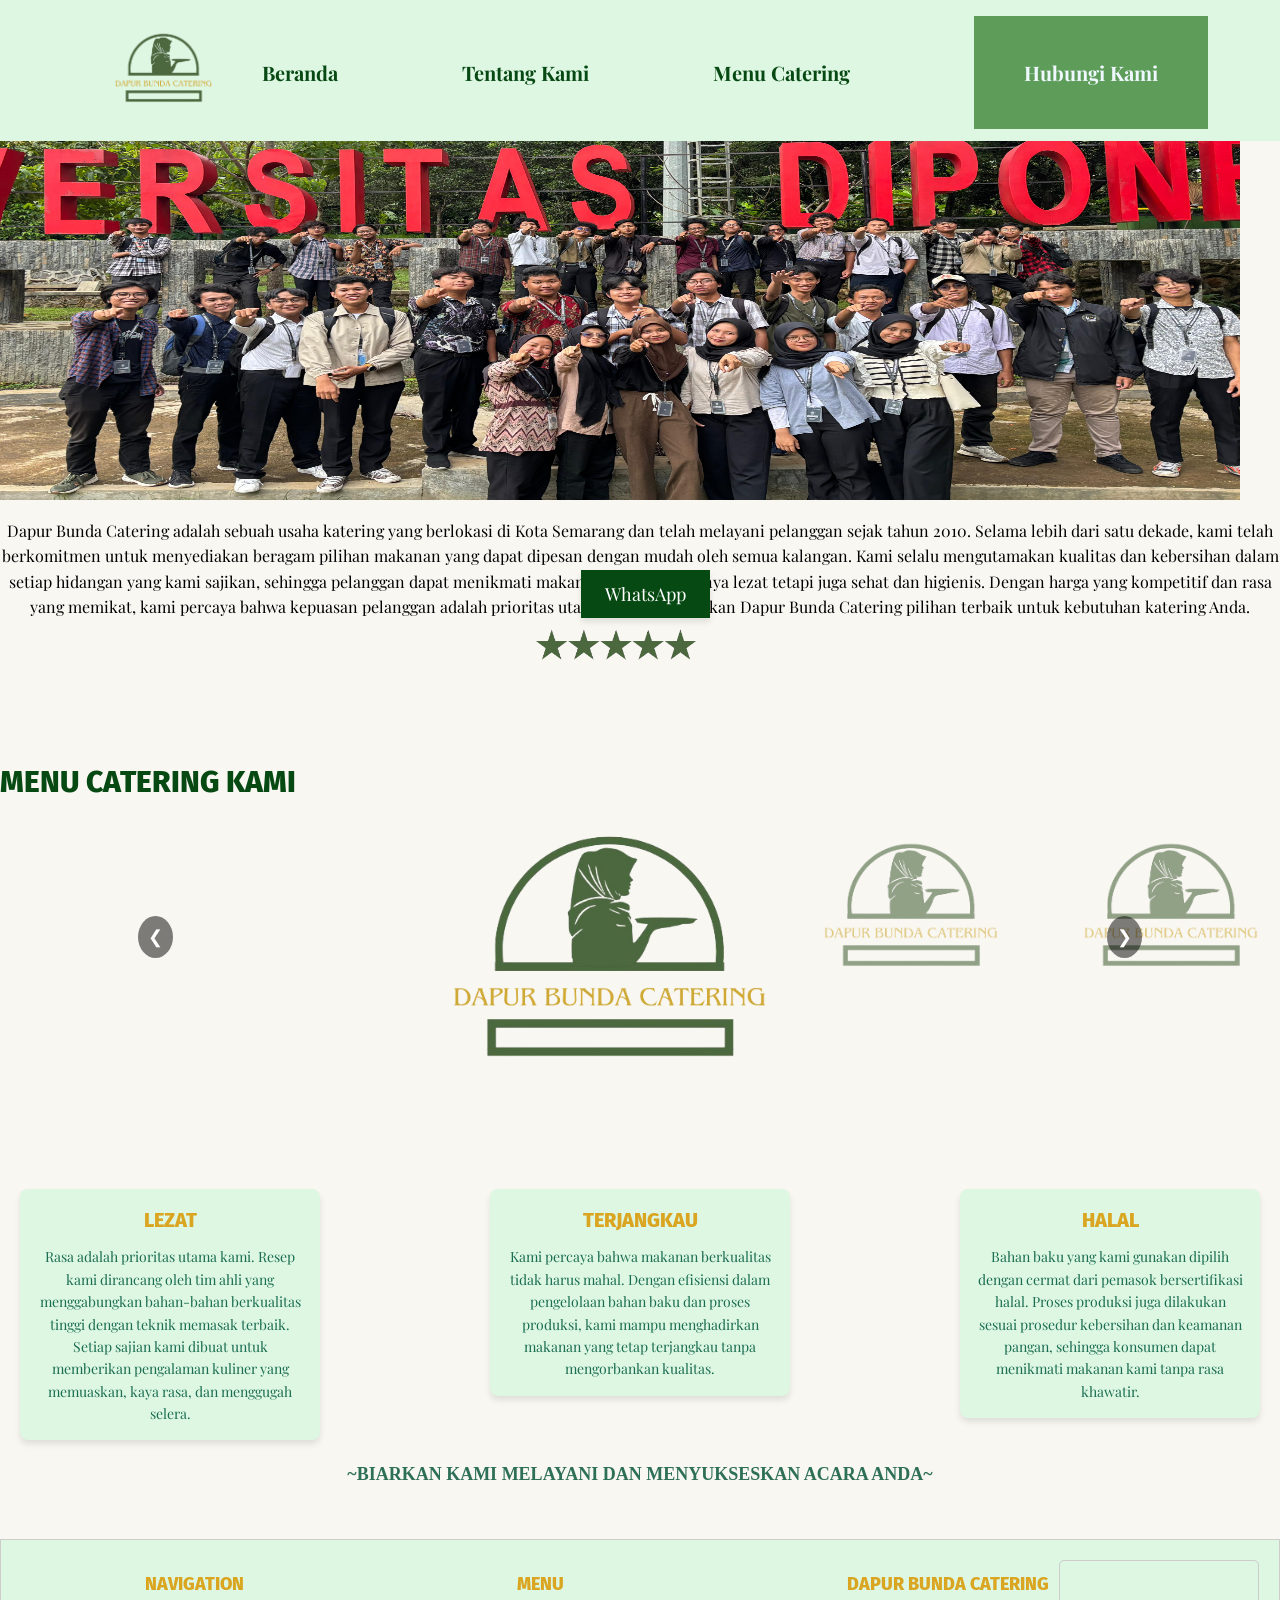
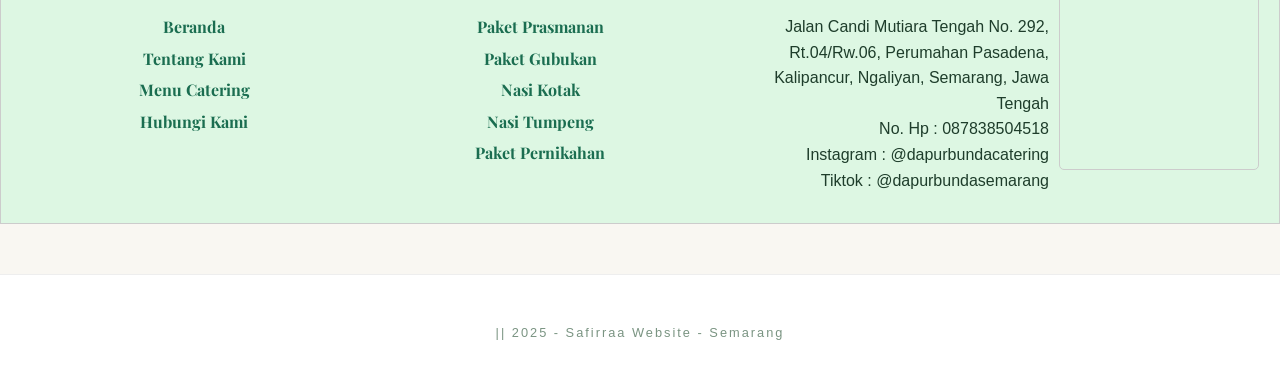
==== index.html @ 1d9ee969 "Menambahkan halaman" ====
<!DOCTYPE html>
<html lang="en">
<head>
    <meta charset="UTF-8">
    <meta name="viewport" content="width=device-width, initial-scale=1.0">
    <title>Catering Dapur Bunda Semarang</title>
    <link rel="stylesheet" href="Style/main.css">
    <script src="slider-focus.js" defer></script>

    <!--Internal CSS
    <style>
        .fitur{
            background: lightcyan;
        }
    </style>
    Internal CSS-->

</head>

<body>

    <nav class="header">
        <div class="container">
            <p class="logo">
                <img height="80" src="images/Logo.png" alt="Foto Logo">
            </p>
            <ul class="navigation">
                <li>
                    <a href="index.html">Beranda</a>
                </li>
                <li>
                    <a href="Tentang Kami.html">Tentang Kami</a>
                </li>
                <li>
                    <a href="About Us.html">Menu Catering</a>
                </li>
                <li>
                    <a href="Hubungi Kami.html" class="highlight" style="color: aliceblue;">Hubungi Kami</a>
                </li>
            </ul>
        </div>
    </nav>
    
    <section class="gambar">
    <img height="500" width="1240" src="images/WhatsApp Image 2024-12-16 at 15.52.53_b23d530d.jpg" alt="hihi">
    <button class="whatsapp-btn" onclick="window.location.href='https://wa.me/6287838504518';">
        WhatsApp
    </button>
    <p class="caption">Dapur Bunda Catering adalah sebuah usaha katering yang berlokasi di Kota Semarang dan telah melayani pelanggan sejak tahun 2010. Selama lebih dari satu dekade, kami telah berkomitmen untuk menyediakan beragam pilihan makanan yang dapat dipesan dengan mudah oleh semua kalangan. Kami selalu mengutamakan kualitas dan kebersihan dalam setiap hidangan yang kami sajikan, sehingga pelanggan dapat menikmati makanan yang tidak hanya lezat tetapi juga sehat dan higienis. Dengan harga yang kompetitif dan rasa yang memikat, kami percaya bahwa kepuasan pelanggan adalah prioritas utama kami, menjadikan Dapur Bunda Catering pilihan terbaik untuk kebutuhan katering Anda.</p>
    <img class="bintang" height="50" src="images/dapur_Bunda_Catering__10_-removebg-preview.png" alt="star">
    </section>


    <section>
        <div class="menu">
            <h1>MENU CATERING KAMI</h1>
            <div class="slider-container">
                <button class="prev" onclick="slideLeft()">&#10094;</button>
                <div class="slider">
                    <a href="menu1.html">
                        <img src="images/Logo.png" alt="Menu 1" class="slide">
                    </a>
                    <a href="menu2.html">
                        <img src="images/Logo.png" alt="Menu 2" class="slide">
                    </a>
                    <a href="menu3.html">
                        <img src="images/Logo.png" alt="Menu 3" class="slide">
                    </a>
                    <a href="menu4.html">
                        <img src="images/Logo.png" alt="Menu 4" class="slide">
                    </a>
                    <a href="menu5.html">
                        <img src="images/Logo.png" alt="Menu 5" class="slide">
                    </a>
                </div>
                <button class="next" onclick="slideRight()">&#10095;</button>
            </div>
        </div>

        <script>
            let currentIndex = 0;
            function updateFocus() {
                const slides = document.querySelectorAll('.slide');
                const slider = document.querySelector('.slider');

                // Set focus to the current slide
                slides.forEach((slide, index) => {
                    if (index === currentIndex) {
                        slide.classList.add('focused');
                    } else {
                        slide.classList.remove('focused');
                    }
                });

                // Center the focused image in the slider
                const offset = -currentIndex * (slides[0].offsetWidth + 60); // Image width + gap
                slider.style.transform = `translateX(${offset + (slider.offsetWidth / 2 - 150)}px)`;
            }

            function slideLeft() {
                const slides = document.querySelectorAll('.slide');
                currentIndex = (currentIndex === 0) ? slides.length - 1 : currentIndex - 1;
                updateFocus();
            }

            function slideRight() {
                const slides = document.querySelectorAll('.slide');
                currentIndex = (currentIndex === slides.length - 1) ? 0 : currentIndex + 1;
                updateFocus();
            }

            // Initialize focus on the first image
            document.addEventListener('DOMContentLoaded', updateFocus);
        </script>
    <section>

    <section>
            <div class="sifat">
                <div class="sifat-item">
                    <h2>LEZAT</h2>
                    <p>Rasa adalah prioritas utama kami. Resep kami dirancang oleh tim ahli yang menggabungkan bahan-bahan berkualitas tinggi dengan teknik memasak terbaik. Setiap sajian kami dibuat untuk memberikan pengalaman kuliner yang memuaskan, kaya rasa, dan menggugah selera.</p>
                </div>
                <div class="sifat-item">
                    <h2>TERJANGKAU</h2>
                    <p>Kami percaya bahwa makanan berkualitas tidak harus mahal. Dengan efisiensi dalam pengelolaan bahan baku dan proses produksi, kami mampu menghadirkan makanan yang tetap terjangkau tanpa mengorbankan kualitas.</p>
                </div>
                <div class="sifat-item">
                    <h2>HALAL</h2>
                    <p>Bahan baku yang kami gunakan dipilih dengan cermat dari pemasok bersertifikasi halal. Proses produksi juga dilakukan sesuai prosedur kebersihan dan keamanan pangan, sehingga konsumen dapat menikmati makanan kami tanpa rasa khawatir.</p>
                </div>
            </div>
    </section>

    <div class="tagline">
        <h3>~BIARKAN KAMI MELAYANI DAN MENYUKSESKAN ACARA ANDA~</h3>
    </div>

    <div class="containerr">
        <div class="section">
            <h3>NAVIGATION</h3>
            <ul>
                <li><a href="index.html">Beranda</a></li>
                <li><a href="Tentang Kami.html">Tentang Kami</a></li>
                <li><a href="#">Menu Catering</a></li>
                <li><a href="Hubungi Kami.html">Hubungi Kami</a></li>
            </ul>
        </div>

        <div class="section">
            <h3>MENU</h3>
            <ul>
                <li><a href="#">Paket Prasmanan</a></li>
                <li><a href="#">Paket Gubukan</a></li>
                <li><a href="#">Nasi Kotak</a></li>
                <li><a href="#">Nasi Tumpeng</a></li>
                <li><a href="#">Paket Pernikahan</a></li>
            </ul>
        </div>

        <div class="section alamat">
            <h3>DAPUR BUNDA CATERING</h3>
            <p>Jalan Candi Mutiara Tengah No. 292, Rt.04/Rw.06, Perumahan Pasadena, Kalipancur, Ngaliyan, Semarang, Jawa Tengah</p>
            <p>No. Hp : 087838504518 <br>Instagram : @dapurbundacatering <br>Tiktok : @dapurbundasemarang</p>
        </div>

        <div class="map-containerr">
            <iframe 
                src="https://www.google.com/maps/embed?pb=!1m18!1m12!1m3!1d3011.257253373367!2d110.3714638!3d-7.008158999999995!2m3!1f0!2f0!3f0!3m2!1i1024!2i768!4f13.1!3m3!1m2!1s0x2e708afb4cdadc65%3A0x2237e89f52346a37!2sDapur%20Bunda%20Catering!5e1!3m2!1sid!2sid!4v1737361337989!5m2!1sid!2sid"
                width = "200" 
                height="210" 
                style="border:0;" 
                allowfullscreen="" 
                loading="lazy" 
                referrerpolicy="no-referrer-when-downgrade">
            </iframe>
        </div>
    </div>

    <footer>
        <p>|| 2025 - Safirraa Website - Semarang</p>
    </footer>
    
</body>
</html>
---- Style/main.css ----
/*install fonts */
@font-face {
    font-family: fascinate;
    src: url('../fonts/FascinateInline-Regular.ttf');
}
@font-face {
    font-family: play;
    src: url('../fonts/PlayfairDisplay-VariableFont_wght.ttf');
}

@font-face {
    font-family: fira;
    src: url('../fonts/FiraSans-ExtraBold.ttf');
}

.body{
    margin: 0;
}

.container{
    width: 60%; 
    overflow: hidden;
}

.header{
    display: flex;
    justify-content: space-between;
    align-items: center;
    width: 100%;
    overflow: hidden;
    background: #ddf7e3;
    box-sizing: border-box;
} 

.header .logo{
    float: left;
}

.header .navigation{
    position: absolute;
    top: 0px;
    right: 20px;
    display: flex;
    list-style: none;
    margin: 0;
    padding: 0;
}

.header .navigation li{
    float: right;
    padding: 52px;
    margin-left: 20px;
    font-size: 20px;
    font-family: play;
    align-items: center;
}

.header .navigation li a{
    color: rgb(7, 73, 18);
    text-decoration: none;
}

.header .navigation li a:hover {
    color: goldenrod;
    text-decoration: underline;
}

.highlight {
    background-color: #5D9C59;
    color: white; /* Agar teks terlihat jelas */
    padding: 43px 50px; /* Menambahkan jarak di dalam elemen */
    text-decoration: none; /* Menghilangkan garis bawah */
}

.whatsapp-btn{
    position: absolute;
    top: 550px;
    right: 570px;
    background-color: rgb(7, 73, 18); /* Warna hijau khas WhatsApp */
    color: white; /* Warna teks */
    font-family: 'play', sans-serif; /* Menggunakan font Play */
    font-size: 18px; /* Ukuran teks */
    border: none; /* Menghapus border */
    border-radius: 0px; /* Membuat tombol melingkar */
    padding: 12px 24px; /* Spasi dalam tombol */
    cursor: pointer; /* Menampilkan pointer saat hover */
    box-shadow: 0 4px 6px rgba(0, 0, 0, 0.1); /* Memberikan bayangan */
    display: inline-block; /* Menyesuaikan ukuran */
    text-align: center; /* Posisi teks */
    text-decoration: none; /* Menghilangkan garis bawah */
    margin-top: 20px; /* Memberikan jarak di atas tombol */
}

.whatsapp-btn:hover {
    background-color: #1EBE57; /* Warna hijau lebih gelap saat hover */
    box-shadow: 0 6px 8px rgba(0, 0, 0, 0.15); /* Bayangan lebih besar saat hover */
    transform: scale(1.05); /* Efek zoom */
}

.caption {
    text-align: center; /* Mengatur teks rata tengah */
    font-family: 'play', sans-serif; /* Menggunakan font Play */
    font-size: 16px; /* Ukuran teks */
    color: black; /* Warna teks */
    margin-top: 10px; /* Jarak antara caption dan elemen sebelumnya */
    line-height: 1.6; /* Menambahkan spasi antar baris */
}

.bintang {
    margin-left: 530px;
    margin-bottom: 20px;
}

.menu {
    place-items: center;
}

.menu h1{
    margin-top: 60px;
    color: rgb(7, 73, 18);
    font-size: 30px;
    font-family: fira;
    margin-bottom: 20px;
}

/* Slider container */
.slider-container {
    width: 80%;
    margin: auto;
    position: relative;
    display: flex;
    justify-content: center;
    align-items: center;
}

/* Slider images */
.slider {
    display: flex;
    transition: transform 0.5s ease;
    gap: 60px; /* Space between images */
}

.slide {
    width: 200px; /* Default small size for non-focused images */
    transition: transform 0.5s ease, width 0.5s ease;
    cursor: pointer;
    opacity: 0.6; /* Reduce visibility of non-focused images */
}

.slide.focused {
    width: 300px; /* Larger size for focused image */
    transform: scale(1.2);
    opacity: 1; /* Fully visible */
}

/* Navigation buttons */
.prev, .next {
    position: absolute;
    top: 50%;
    transform: translateY(-50%);
    background: rgba(0, 0, 0, 0.5);
    color: white;
    border: none;
    padding: 10px;
    font-size: 18px;
    cursor: pointer;
    z-index: 10;
    border-radius: 50%;
}

.prev {
    left: 10px;
}

.next {
    right: 10px;
}

.prev:hover, .next:hover {
    background: rgba(0, 0, 0, 0.8);
}

/* Styling container sifat */
.sifat {
    margin-top: 120px;
    display: flex;
    justify-content: space-between; /* Menyusun item secara horizontal di tengah */
    align-items: flex-start; /* Menyusun item ke atas */
    gap: 20px; /* Menambahkan jarak antar item */
    padding: 20px;
    flex-wrap: wrap; /* Untuk responsivitas saat layar kecil */
}

/* Styling tiap item */
.sifat-item {
    text-align: center; /* Menyusun teks ke tengah */
    flex: 1; /* Semua item mengambil lebar yang sama */
    min-width: 250px; /* Membatasi lebar minimum */
    max-width: 300px; /* Membatasi lebar maksimum */
    padding: 15px;
    border-radius: 8px;
    background-color: #ddf7e3;
    box-shadow: 0 4px 6px rgba(0, 0, 0, 0.1); /* Efek bayangan pada setiap item */
}

/* Styling untuk judul */
.sifat-item h2 {
    margin-bottom: 10px;
    font-size: 20px;
    color: goldenrod;
    font-family: fira;
}

/* Styling untuk paragraf */
.sifat-item p {
    font-size: 14px;
    color: #1a6d50;
    font-family: play;
    line-height: 1.6;
}

.tagline {
    color: rgb(7, 73, 18);
    text-align: center;
    font-family: play;
    font-weight: bold;
}

.containerr {
    display: flex;
    justify-content: space-between;
    background-color: #ddf7e3;
    padding: 20px;
    border: 1px solid #ccc;
    margin: 50px auto;
}

.section {
    flex: 1;
    padding: 10px;
    text-align: center;
}

.section h3 {
    font-size: 18px;
    font-weight: bold;
    color: goldenrod;
    font-family: fira;
}

ul {
    list-style: none;
    padding: 0;
}

ul li {
    margin: 5px 0;
}

ul li a {
    text-decoration: none;
    color: #1a6d50;
    font-weight: bold;
    font-family: play;
}

ul li a:hover {
    text-decoration: underline;
}

.map-containerr {
    display: flex;
    align-items: center;
    justify-content: center;
    width: 200px;
    height: 210px;
    border: 1px solid #ccc;
    border-radius: 5px;
    overflow: hidden;
}

.alamat {
    text-align: right;
}


.wadah {
    text-align: center;
    font-family: play;
}

.wadah h2{
    color: rgb(7, 73, 18);
}

.foto-pertama{
    text-align: center;
    font-size: 16px;
}

.foto-kedua{
    display: flex;
    font-size: 19px;
    align-items: center; /* Pusatkan gambar dan teks secara vertikal */
    gap: 20px;
    padding-right: 20px; 
    margin-top: 70px;
    margin-left: 100px;
    margin-right: 100px;
    background-color: #ddf7e3;
}

.foto-ketiga{
    display: flex;
    font-size: 19px;
    align-items: center; /* Pusatkan gambar dan teks secara vertikal */
    gap: 20px; 
    margin-top: 50px;
    margin-left: 100px;
    margin-right: 100px;
    background-color: rgb(7, 73, 18);
    color: aliceblue;
    padding-left: 30px;
}

.box{
    display: flex;
    justify-content: center;
    gap: 20px;
    padding: 40px;
    flex-wrap: wrap;
}

.kotak{
    border: 2px solid #2e6f57;
    padding: 20px;
    border-radius: 5px;
    background-color: #ddf7e3;
    text-align: center;
    width: 320px;
}


h3, h4 {
    color: #2e6f57;
    margin-bottom: 15px;
    font-size: 18px;
}

.place {
    font-size: 14px;
    color: #333;
    line-height: 1.5;
}
.media ul {
    list-style: none;
}

.media ul li {
    font-size: 16px;
    margin: 10px 0;
}

.media ul li a {
    color: #2e6f57;
    font-weight: bold;
    text-decoration: none;
}

.media ul li a:hover {
    text-decoration: underline;
}

.kelas-detail {
    display: flex;
    justify-content: space-between;
    padding: 40px;
    max-width: 1000px;
    margin: auto;
    background-color: #fff;
}

.contact, .location {
    width: 48%;
}

.contact, .location h4{
    color: gray;
    font-size: 14px;
    margin-bottom: 5px;
}
.contact, .location h2{
    color: #0a5231;
    font-size: 20px;
    margin-bottom: 20px;
 }

.contact ul{
    list-style: none;
    padding: 0;
 }

.contact ul li {
    margin-bottom: 15px;
    display: flex;
    align-items: center;
}

.contact ul li img {
    width: 20px;
    margin-right: 10px;
}

.contact a {
    color: #0a5231;
    text-decoration: none;
    font-weight: bold;
}

.contact a:hover {
    text-decoration: underline;
}

.map {
    width: 100%;
    margin-top: 20px;
    height: 300px;
    background: #0a5231;
    display: flex;
    padding-top: 20px;
    justify-content: center;
}

.map button {
    background-color: #0a5231;
    color: #fff;
    border: none;
    padding: 10px 20px;
    cursor: pointer;
    font-size: 16px;
}

.map button:hover {
    background-color: #084022;
}








/*BERANDA*/

:root {
            --emerald: #1e3d2b;
            --sage: #7a9482;
            --cream: #f9f7f2;
            --gold: #c5a059;
            --white: #ffffff;
            --transition: all 0.5s cubic-bezier(0.4, 0, 0.2, 1);
        }

        * {
            margin: 0;
            padding: 0;
            box-sizing: border-box;
        }

        body {
            font-family: 'Montserrat', sans-serif;
            background-color: var(--cream);
            color: var(--emerald);
            overflow-x: hidden;
        }

        h1, h2, h3 {
            font-family: 'Cormorant+Garamond', serif;
        }

        /* --- Custom Cursor (Optional Aesthetic) --- */
        .custom-dot {
            width: 8px;
            height: 8px;
            background: var(--gold);
            position: fixed;
            border-radius: 50%;
            pointer-events: none;
            z-index: 9999;
        }

        /* --- Navigation --- */
        nav {
            padding: 1.5rem 8%;
            display: flex;
            justify-content: space-between;
            align-items: center;
            position: fixed;
            width: 100%;
            z-index: 1000;
            transition: var(--transition);
        }

        nav.glass {
            background: rgba(255, 255, 255, 0.8);
            backdrop-filter: blur(10px);
            padding: 1rem 8%;
            box-shadow: 0 4px 30px rgba(0,0,0,0.05);
        }

        .logo {
            font-family: 'Cormorant Garamond', serif;
            font-size: 1.8rem;
            font-weight: 700;
            color: var(--emerald);
            text-decoration: none;
        }

        .nav-links {
            display: flex;
            gap: 3rem;
            align-items: center;
        }

        .nav-links a {
            text-decoration: none;
            color: var(--emerald);
            font-weight: 500;
            font-size: 0.85rem;
            letter-spacing: 1px;
            text-transform: uppercase;
            position: relative;
        }

        .nav-links a::after {
            content: '';
            position: absolute;
            bottom: -5px;
            left: 0;
            width: 0;
            height: 1px;
            background: var(--gold);
            transition: var(--transition);
        }

        .nav-links a:hover::after {
            width: 100%;
        }

        /* --- Hero Section --- */
        .hero {
            height: 100vh;
            display: grid;
            grid-template-columns: 1.2fr 1fr;
            align-items: center;
            padding: 0 8%;
            gap: 2rem;
            position: relative;
        }

        .hero-text h1 {
            font-size: clamp(3rem, 6vw, 5rem);
            line-height: 0.9;
            margin-bottom: 2rem;
            color: var(--emerald);
        }

        .hero-text p {
            font-size: 1rem;
            max-width: 450px;
            margin-bottom: 2.5rem;
            color: var(--sage);
        }

        .hero-image {
            position: relative;
            height: 80%;
            display: flex;
            justify-content: center;
            align-items: center;
        }

        .hero-image .blob {
            position: absolute;
            width: 120%;
            height: 120%;
            background: var(--sage);
            opacity: 0.1;
            border-radius: 30% 70% 70% 30% / 30% 30% 70% 70%;
            animation: morph 15s linear infinite;
        }

        .hero-image img {
            width: 100%;
            height: 100%;
            object-fit: cover;
            border-radius: 200px 200px 0 0;
            z-index: 2;
            box-shadow: 20px 20px 60px rgba(0,0,0,0.1);
        }

        @keyframes morph {
            0% { border-radius: 30% 70% 70% 30% / 30% 30% 70% 70%; }
            25% { border-radius: 58% 42% 75% 25% / 76% 46% 54% 24%; }
            50% { border-radius: 50% 50% 33% 67% / 55% 27% 73% 45%; }
            75% { border-radius: 33% 67% 58% 42% / 63% 68% 32% 37%; }
            100% { border-radius: 30% 70% 70% 30% / 30% 30% 70% 70%; }
        }

        /* --- Featured Categories --- */
        .categories {
            padding: 10rem 8%;
        }

        .section-header {
            display: flex;
            justify-content: space-between;
            align-items: flex-end;
            margin-bottom: 4rem;
        }

        .section-header h2 {
            font-size: 3.5rem;
        }

        .cat-grid {
            display: grid;
            grid-template-columns: repeat(3, 1fr);
            gap: 2rem;
        }

        .cat-card {
            position: relative;
            height: 500px;
            overflow: hidden;
            border-radius: 20px;
            cursor: pointer;
        }

        .cat-card img {
            width: 100%;
            height: 100%;
            object-fit: cover;
            transition: var(--transition);
        }

        .cat-overlay {
            position: absolute;
            inset: 0;
            background: linear-gradient(to top, rgba(30,61,43,0.8), transparent);
            display: flex;
            flex-direction: column;
            justify-content: flex-end;
            padding: 2rem;
            color: white;
            transition: var(--transition);
        }

        .cat-card:hover img {
            transform: scale(1.1);
        }

        .cat-card:hover .cat-overlay {
            padding-bottom: 3rem;
        }

        /* --- Unique Feature Section --- */
        .unique-selling {
            background: var(--emerald);
            color: var(--white);
            padding: 8rem 8%;
            display: grid;
            grid-template-columns: 1fr 1fr;
            gap: 5rem;
            border-radius: 0 100px 100px 0;
            margin-right: 5%;
        }

        .stat-grid {
            display: grid;
            grid-template-columns: 1fr 1fr;
            gap: 2rem;
        }

        .stat-item h3 {
            font-size: 3rem;
            color: var(--gold);
        }

        /* --- Floating WhatsApp --- */
        .wa-float {
            position: fixed;
            bottom: 40px;
            right: 40px;
            background: #25d366;
            color: white;
            width: 65px;
            height: 65px;
            border-radius: 50%;
            display: flex;
            align-items: center;
            justify-content: center;
            box-shadow: 0 10px 25px rgba(37, 211, 102, 0.3);
            text-decoration: none;
            z-index: 999;
            transition: var(--transition);
        }

        .wa-float:hover {
            transform: scale(1.1) rotate(15deg);
        }

        .wa-badge {
            position: absolute;
            top: -5px;
            right: -5px;
            background: var(--gold);
            color: white;
            font-size: 10px;
            padding: 4px 8px;
            border-radius: 10px;
            font-weight: 700;
        }

        /* --- Footer --- */
        footer {
            padding: 8rem 8% 3rem;
            background: var(--cream);
        }

        .footer-main {
            display: grid;
            grid-template-columns: 1.5fr 1fr 1fr 1.5fr;
            gap: 4rem;
            margin-bottom: 5rem;
        }

        .footer-logo {
            font-family: 'Cormorant Garamond', serif;
            font-size: 2.5rem;
            font-weight: 700;
            margin-bottom: 1.5rem;
        }

        /* --- Mobile Responsive --- */
        @media (max-width: 968px) {
            .hero, .unique-selling {
                grid-template-columns: 1fr;
            }
            .nav-links { display: none; }
            .cat-grid { grid-template-columns: 1fr; }
            .hero-image { order: -1; height: 400px; }
            .hero-text { text-align: center; }
            .hero-text p { margin: 0 auto 2.5rem; }
        }


/*Cerita Kami*/


/* --- Animasi Kursor --- */
.custom-dot {
    width: 8px;
    height: 8px;
    background: var(--gold);
    position: fixed;
    border-radius: 50%;
    pointer-events: none;
    z-index: 9999;
    transition: transform 0.1s ease;
}

/* --- Navigasi --- */
nav {
    padding: 1.5rem 8%;
    display: flex;
    justify-content: space-between;
    align-items: center;
    position: fixed;
    width: 100%;
    z-index: 1000;
    transition: var(--transition);
}

nav.glass {
    background: rgba(255, 255, 255, 0.85);
    backdrop-filter: blur(10px);
    padding: 1rem 8%;
}

.logo {
    font-family: 'Cormorant Garamond', serif;
    font-size: 1.8rem;
    font-weight: 700;
    color: var(--emerald);
    text-decoration: none;
}

.nav-links {
    display: flex;
    gap: 2.5rem;
    align-items: center;
}

.nav-links a {
    text-decoration: none;
    color: var(--emerald);
    font-size: 0.75rem;
    font-weight: 600;
    letter-spacing: 2px;
    text-transform: uppercase;
}

.nav-links a.active {
    color: var(--gold);
}

.nav-cta {
    border: 1px solid var(--gold);
    padding: 0.6rem 1.5rem;
    border-radius: 4px;
    transition: var(--transition);
}

.nav-cta:hover {
    background: var(--gold);
    color: white !important;
}

/* --- Header Halaman --- */
.page-header {
    height: 60vh;
    background: linear-gradient(rgba(30, 61, 43, 0.7), rgba(30, 61, 43, 0.7)), 
                url('https://images.unsplash.com/photo-1533777857889-4be7c70b33f7?auto=format&fit=crop&w=1500&q=80');
    background-size: cover;
    background-position: center;
    display: flex;
    align-items: center;
    justify-content: center;
    text-align: center;
    color: var(--white);
    padding-top: 80px;
}

.header-content h1 {
    font-family: 'Cormorant Garamond', serif;
    font-size: 4rem;
    margin: 1rem 0;
}

.sub-title {
    letter-spacing: 5px;
    font-size: 0.8rem;
    color: var(--gold);
}

/* --- Story Section --- */
.story-section {
    padding: 8rem 10%;
}

.story-row {
    display: grid;
    grid-template-columns: 1fr 1fr;
    gap: 6rem;
    align-items: center;
    margin-bottom: 8rem;
}

.story-row.reverse {
    direction: rtl;
}

.story-row.reverse .story-text {
    direction: ltr;
}

.story-image {
    position: relative;
}

.story-image img {
    width: 100%;
    height: 450px;
    object-fit: cover;
    border-radius: 10px;
    box-shadow: 30px 30px 0px var(--sage);
}

.story-row.reverse img {
    box-shadow: -30px 30px 0px var(--gold);
}

.story-text h2 {
    font-size: 3rem;
    margin-bottom: 2rem;
    position: relative;
}

.story-text p {
    line-height: 1.8;
    margin-bottom: 1.5rem;
    color: var(--sage);
}

/* --- Contact & Social Grid --- */
.contact-box-section {
    padding: 0 10% 8rem;
}

.contact-grid {
    display: grid;
    grid-template-columns: 1.5fr 1fr;
    gap: 2rem;
}

.contact-card {
    background: white;
    padding: 3rem;
    border-radius: 20px;
    box-shadow: 0 20px 40px rgba(0,0,0,0.03);
}

.contact-card h3 {
    font-size: 1.5rem;
    margin-bottom: 2rem;
    color: var(--gold);
}

.map-wrapper {
    border-radius: 10px;
    overflow: hidden;
    margin-bottom: 1.5rem;
}

.social-links {
    list-style: none;
}

.social-links li {
    margin-bottom: 1.5rem;
}

.social-links a {
    text-decoration: none;
    color: var(--emerald);
    font-weight: 600;
    display: flex;
    align-items: center;
    gap: 15px;
    transition: var(--transition);
}

.social-links a:hover {
    color: var(--gold);
    transform: translateX(10px);
}

.testimonial-teaser {
    margin-top: 3rem;
    border-top: 1px solid #eee;
    padding-top: 2rem;
}

.testimonial-teaser p {
    font-style: italic;
    font-family: 'Cormorant Garamond';
    font-size: 1.2rem;
    margin-top: 10px;
}

/* --- Footer --- */
.footer-simple {
    text-align: center;
    padding: 3rem;
    border-top: 1px solid #eee;
    font-size: 0.8rem;
    color: var(--sage);
    letter-spacing: 2px;
}

/* --- Mobile Responsiveness --- */
@media (max-width: 968px) {
    .story-row {
        grid-template-columns: 1fr;
        gap: 3rem;
    }
    .contact-grid {
        grid-template-columns: 1fr;
    }
    .page-header h1 {
        font-size: 2.5rem;
    }
}

:root {
    --emerald: #1e3d2b;
    --sage: #7a9482;
    --cream: #f9f7f2;
    --gold: #c5a059;
    --white: #ffffff;
    --transition: all 0.5s cubic-bezier(0.4, 0, 0.2, 1);
}

* {
    margin: 0;
    padding: 0;
    box-sizing: border-box;
}

body {
    font-family: 'Montserrat', sans-serif;
    background-color: var(--cream);
    color: var(--emerald);
    overflow-x: hidden;
}

/* --- Animasi Kursor --- */
.custom-dot {
    width: 8px;
    height: 8px;
    background: var(--gold);
    position: fixed;
    border-radius: 50%;
    pointer-events: none;
    z-index: 9999;
    transition: transform 0.1s ease;
}

/* --- Navigasi --- */
nav {
    padding: 1.5rem 8%;
    display: flex;
    justify-content: space-between;
    align-items: center;
    position: fixed;
    width: 100%;
    z-index: 1000;
    transition: var(--transition);
}

nav.glass {
    background: rgba(255, 255, 255, 0.85);
    backdrop-filter: blur(10px);
    padding: 1rem 8%;
}

.logo {
    font-family: 'Cormorant Garamond', serif;
    font-size: 1.8rem;
    font-weight: 700;
    color: var(--emerald);
    text-decoration: none;
}

.nav-links {
    display: flex;
    gap: 2.5rem;
    align-items: center;
}

.nav-links a {
    text-decoration: none;
    color: var(--emerald);
    font-size: 0.75rem;
    font-weight: 600;
    letter-spacing: 2px;
    text-transform: uppercase;
}

.nav-links a.active {
    color: var(--gold);
}

.nav-cta {
    border: 1px solid var(--gold);
    padding: 0.6rem 1.5rem;
    border-radius: 4px;
    transition: var(--transition);
}

.nav-cta:hover {
    background: var(--gold);
    color: white !important;
}

/* --- Header Halaman --- */
.page-header {
    height: 60vh;
    background: linear-gradient(rgba(30, 61, 43, 0.7), rgba(30, 61, 43, 0.7)), 
                url('https://images.unsplash.com/photo-1533777857889-4be7c70b33f7?auto=format&fit=crop&w=1500&q=80');
    background-size: cover;
    background-position: center;
    display: flex;
    align-items: center;
    justify-content: center;
    text-align: center;
    color: var(--white);
    padding-top: 80px;
}

.header-content h1 {
    font-family: 'Cormorant Garamond', serif;
    font-size: 4rem;
    margin: 1rem 0;
}

.sub-title {
    letter-spacing: 5px;
    font-size: 0.8rem;
    color: var(--gold);
}

/* --- Story Section --- */
.story-section {
    padding: 8rem 10%;
}

.story-row {
    display: grid;
    grid-template-columns: 1fr 1fr;
    gap: 6rem;
    align-items: center;
    margin-bottom: 8rem;
}

.story-row.reverse {
    direction: rtl;
}

.story-row.reverse .story-text {
    direction: ltr;
}

.story-image {
    position: relative;
}

.story-image img {
    width: 100%;
    height: 450px;
    object-fit: cover;
    border-radius: 10px;
    box-shadow: 30px 30px 0px var(--sage);
}

.story-row.reverse img {
    box-shadow: -30px 30px 0px var(--gold);
}

.story-text h2 {
    font-size: 3rem;
    margin-bottom: 2rem;
    position: relative;
}

.story-text p {
    line-height: 1.8;
    margin-bottom: 1.5rem;
    color: var(--sage);
}

/* --- Contact & Social Grid --- */
.contact-box-section {
    padding: 0 10% 8rem;
}

.contact-grid {
    display: grid;
    grid-template-columns: 1.5fr 1fr;
    gap: 2rem;
}

.contact-card {
    background: white;
    padding: 3rem;
    border-radius: 20px;
    box-shadow: 0 20px 40px rgba(0,0,0,0.03);
}

.contact-card h3 {
    font-size: 1.5rem;
    margin-bottom: 2rem;
    color: var(--gold);
}

.map-wrapper {
    border-radius: 10px;
    overflow: hidden;
    margin-bottom: 1.5rem;
}

.social-links {
    list-style: none;
}

.social-links li {
    margin-bottom: 1.5rem;
}

.social-links a {
    text-decoration: none;
    color: var(--emerald);
    font-weight: 600;
    display: flex;
    align-items: center;
    gap: 15px;
    transition: var(--transition);
}

.social-links a:hover {
    color: var(--gold);
    transform: translateX(10px);
}

.testimonial-teaser {
    margin-top: 3rem;
    border-top: 1px solid #eee;
    padding-top: 2rem;
}

.testimonial-teaser p {
    font-style: italic;
    font-family: 'Cormorant Garamond';
    font-size: 1.2rem;
    margin-top: 10px;
}

/* --- Footer --- */
.footer-simple {
    text-align: center;
    padding: 3rem;
    border-top: 1px solid #eee;
    font-size: 0.8rem;
    color: var(--sage);
    letter-spacing: 2px;
}

/* --- Mobile Responsiveness --- */
@media (max-width: 968px) {
    .story-row {
        grid-template-columns: 1fr;
        gap: 3rem;
    }
    .contact-grid {
        grid-template-columns: 1fr;
    }
    .page-header h1 {
        font-size: 2.5rem;
    }
}

:root {
    --emerald: #1e3d2b;
    --sage: #7a9482;
    --cream: #f9f7f2;
    --gold: #c5a059;
    --white: #ffffff;
    --transition: all 0.5s cubic-bezier(0.4, 0, 0.2, 1);
}

* {
    margin: 0;
    padding: 0;
    box-sizing: border-box;
}

body {
    font-family: 'Montserrat', sans-serif;
    background-color: var(--cream);
    color: var(--emerald);
    line-height: 1.6;
}

/* Kursor */
.custom-dot {
    width: 8px;
    height: 8px;
    background: var(--gold);
    position: fixed;
    border-radius: 50%;
    pointer-events: none;
    z-index: 9999;
}

/* Navigasi */
nav {
    padding: 1.5rem 8%;
    display: flex;
    justify-content: space-between;
    align-items: center;
    position: fixed;
    width: 100%;
    z-index: 1000;
    transition: var(--transition);
}

nav.glass {
    background: rgba(255, 255, 255, 0.9);
    backdrop-filter: blur(10px);
    padding: 1rem 8%;
    box-shadow: 0 4px 30px rgba(0, 0, 0, 0.05);
}

.logo {
    font-family: 'Cormorant Garamond', serif;
    font-size: 1.8rem;
    font-weight: 700;
    color: var(--emerald);
    text-decoration: none;
}

.nav-links a {
    text-decoration: none;
    color: var(--emerald);
    font-size: 0.75rem;
    font-weight: 600;
    letter-spacing: 2px;
    margin-left: 2rem;
    text-transform: uppercase;
}

.nav-links a.active { color: var(--gold); }

.nav-cta {
    border: 1px solid var(--gold);
    padding: 0.6rem 1.5rem;
    border-radius: 4px;
    margin-left: 2rem;
}

/* Header Halaman */
.gallery-header {
    height: 45vh;
    background: var(--emerald);
    display: flex;
    align-items: center;
    justify-content: center;
    text-align: center;
    color: var(--white);
    padding-top: 80px;
}

.header-content h1 {
    font-family: 'Cormorant Garamond', serif;
    font-size: 3.5rem;
    margin: 10px 0;
    transition: opacity 0.4s ease;
}

.header-content p {
    font-size: 1rem;
    max-width: 600px;
    margin: 0 auto;
    color: var(--sage);
    transition: opacity 0.4s ease;
}

.sub-title { color: var(--gold); letter-spacing: 5px; font-size: 0.8rem; }

/* Filter Kontainer */
.gallery-section { padding: 4rem 8% 8rem; }

.filter-container {
    display: flex;
    justify-content: center;
    gap: 12px;
    margin-bottom: 4rem;
    flex-wrap: wrap;
}

.filter-btn {
    background: white;
    border: 1px solid #eee;
    padding: 0.8rem 1.6rem;
    border-radius: 50px;
    cursor: pointer;
    font-weight: 600;
    font-size: 0.7rem;
    letter-spacing: 1px;
    color: var(--sage);
    transition: var(--transition);
}

.filter-btn.active {
    background: var(--gold);
    color: white;
    border-color: var(--gold);
    box-shadow: 0 4px 15px rgba(197, 160, 89, 0.3);
}

/* Grid Produk */
.product-grid {
    display: grid;
    grid-template-columns: repeat(auto-fill, minmax(320px, 1fr));
    gap: 25px;
}

.product-item {
    position: relative;
    height: 400px;
    border-radius: 20px;
    overflow: hidden;
    cursor: pointer;
    background: #ddd;
}

.product-item img {
    width: 100%;
    height: 100%;
    object-fit: cover;
    transition: transform 0.8s ease;
}

.item-overlay {
    position: absolute;
    bottom: 0;
    left: 0;
    width: 100%;
    padding: 2rem;
    background: linear-gradient(transparent, rgba(30, 61, 43, 0.95));
    color: white;
    opacity: 0;
    transform: translateY(20px);
    transition: var(--transition);
}

.product-item:hover .item-overlay { opacity: 1; transform: translateY(0); }
.product-item:hover img { transform: scale(1.1); }

.item-overlay span { color: var(--gold); font-size: 0.7rem; letter-spacing: 2px; }
.item-overlay h3 { font-family: 'Cormorant Garamond', serif; font-size: 1.6rem; margin-top: 5px; }

/* Lightbox */
.lightbox {
    display: none;
    position: fixed;
    z-index: 2000;
    top: 0; left: 0; width: 100%; height: 100%;
    background: rgba(0,0,0,0.95);
    backdrop-filter: blur(5px);
}

.lightbox-content {
    display: block;
    margin: 5vh auto;
    max-width: 85%;
    max-height: 80vh;
    border-radius: 10px;
    box-shadow: 0 0 50px rgba(0,0,0,0.5);
}

.close-lightbox {
    position: absolute;
    top: 25px; right: 40px;
    color: white; font-size: 50px; cursor: pointer;
}

/* CTA & Footer */
.order-cta { text-align: center; padding: 5rem 0; background: white; border-radius: 30px; margin-top: 4rem; }
.main-cta-btn {
    background: var(--emerald); color: white;
    padding: 1.2rem 2.5rem; border-radius: 5px; text-decoration: none;
    display: inline-block; margin-top: 25px; font-weight: 600; letter-spacing: 1px;
    transition: var(--transition);
}
.main-cta-btn:hover { background: var(--gold); transform: translateY(-3px); }

.footer-simple { text-align: center; padding: 3rem; border-top: 1px solid #eee; color: var(--sage); font-size: 0.8rem; letter-spacing: 2px; }

/* Responsivitas */
@media (max-width: 768px) {
    .header-content h1 { font-size: 2.5rem; }
    .product-grid { grid-template-columns: 1fr; }
    .nav-links { display: none; } /* Untuk demo, navigasi disembunyikan di mobile */
}



/*RESERVASI*/
 :root {
            --emerald: #1e3d2b;
            --sage: #7a9482;
            --cream: #f9f7f2;
            --gold: #c5a059;
            --white: #ffffff;
            --transition: all 0.4s cubic-bezier(0.4, 0, 0.2, 1);
        }

        * { margin: 0; padding: 0; box-sizing: border-box; }

        body {
            font-family: 'Montserrat', sans-serif;
            background-color: var(--cream);
            color: var(--emerald);
            overflow-x: hidden;
        }

        /* --- Navigation --- */
        nav {
            padding: 1.5rem 8%;
            display: flex;
            justify-content: space-between;
            align-items: center;
            position: fixed;
            width: 100%;
            z-index: 1000;
            background: rgba(255, 255, 255, 0.9);
            backdrop-filter: blur(10px);
        }

        .logo {
            font-family: 'Cormorant Garamond', serif;
            font-size: 1.8rem;
            font-weight: 700;
            color: var(--emerald);
            text-decoration: none;
        }

        .nav-links a {
            text-decoration: none;
            color: var(--emerald);
            font-size: 0.75rem;
            font-weight: 600;
            letter-spacing: 2px;
            margin-left: 2rem;
            text-transform: uppercase;
        }

        .nav-links a.highlight {
            color: var(--gold);
            border: 1px solid var(--gold);
            padding: 0.6rem 1.5rem;
            border-radius: 4px;
        }

        /* --- Header Section --- */
        .contact-header {
            height: 40vh;
            background: var(--emerald);
            display: flex;
            align-items: center;
            justify-content: center;
            text-align: center;
            color: var(--white);
            padding-top: 80px;
        }

        .contact-header h1 {
            font-family: 'Cormorant Garamond', serif;
            font-size: 3.5rem;
        }

        /* --- Main Content --- */
        .contact-wrapper {
            max-width: 1200px;
            margin: 0px auto 100px;
            padding: 0 20px;
            display: grid;
            grid-template-columns: 1fr 1.5fr;
            gap: 30px;
        }

        /* --- Left Side: Info Card --- */
        .info-card {
            background: var(--white);
            padding: 3rem;
            border-radius: 20px;
            box-shadow: 0 20px 40px rgba(0,0,0,0.05);
        }

        .info-card h2 {
            font-family: 'Cormorant Garamond', serif;
            font-size: 2.2rem;
            margin-bottom: 1.5rem;
        }

        .contact-item {
            display: flex;
            align-items: flex-start;
            margin-bottom: 2rem;
        }

        .contact-item .icon {
            background: var(--cream);
            width: 45px;
            height: 45px;
            display: flex;
            align-items: center;
            justify-content: center;
            border-radius: 50%;
            margin-right: 15px;
            color: var(--gold);
            font-size: 1.2rem;
        }

        .contact-item p {
            font-size: 0.9rem;
            line-height: 1.6;
            color: var(--sage);
        }

        .contact-item strong {
            display: block;
            color: var(--emerald);
            margin-bottom: 5px;
        }

        /* --- Right Side: Form --- */
        .form-card {
            background: var(--white);
            padding: 3rem;
            border-radius: 20px;
            box-shadow: 0 20px 40px rgba(0,0,0,0.05);
        }

        .form-card h2 {
            font-family: 'Cormorant Garamond', serif;
            font-size: 2.2rem;
            margin-bottom: 0.5rem;
        }

        .form-card p {
            font-size: 0.9rem;
            color: var(--sage);
            margin-bottom: 2.5rem;
        }

        .form-group {
            margin-bottom: 1.5rem;
        }

        .form-group label {
            display: block;
            font-size: 0.75rem;
            font-weight: 600;
            letter-spacing: 1px;
            text-transform: uppercase;
            margin-bottom: 8px;
            color: var(--emerald);
        }

        .form-group input, .form-group textarea, .form-group select {
            width: 100%;
            padding: 1rem;
            border: 1px solid #eee;
            background: #fdfdfd;
            border-radius: 8px;
            font-family: 'Montserrat', sans-serif;
            transition: var(--transition);
        }

        .form-group input:focus, .form-group textarea:focus {
            outline: none;
            border-color: var(--gold);
            background: white;
        }

        .submit-btn {
            background: var(--emerald);
            color: white;
            width: 100%;
            padding: 1.2rem;
            border: none;
            border-radius: 8px;
            font-weight: 600;
            letter-spacing: 2px;
            cursor: pointer;
            transition: var(--transition);
        }

        .submit-btn:hover {
            background: var(--gold);
            transform: translateY(-3px);
            box-shadow: 0 10px 20px rgba(197, 160, 89, 0.3);
        }

        /* --- Map Section --- */
        .map-section {
            padding: 0 8% 8rem;
        }

        .map-container {
            border-radius: 20px;
            overflow: hidden;
            box-shadow: 0 20px 40px rgba(0,0,0,0.1);
            height: 450px;
        }

        /* --- Footer --- */
        footer {
            text-align: center;
            padding: 3rem;
            background: var(--white);
            color: var(--sage);
            font-size: 0.8rem;
            letter-spacing: 2px;
            border-top: 1px solid #eee;
        }

        /* --- Mobile Responsive --- */
        @media (max-width: 900px) {
            .contact-wrapper { grid-template-columns: 1fr; margin-top: 20px; }
            .contact-header h1 { font-size: 2.5rem; }
            .nav-links { display: none; }
        }
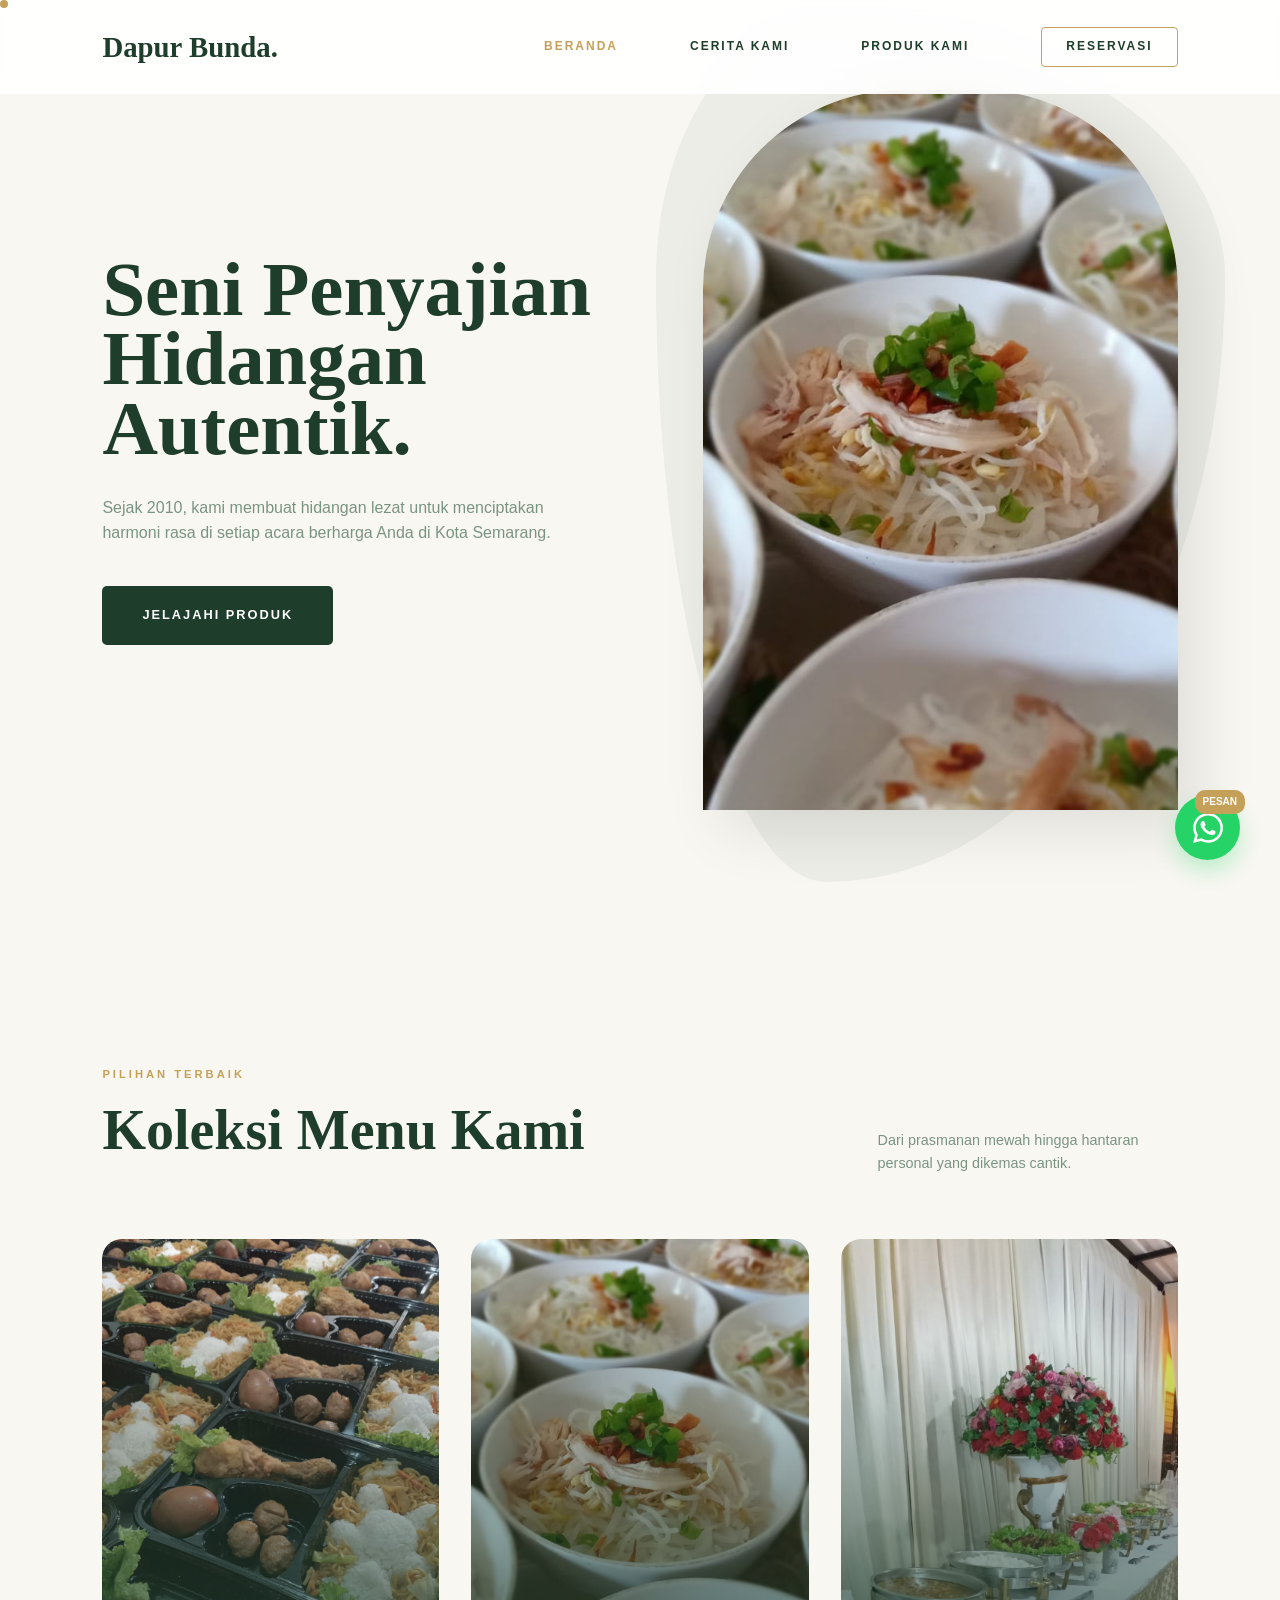
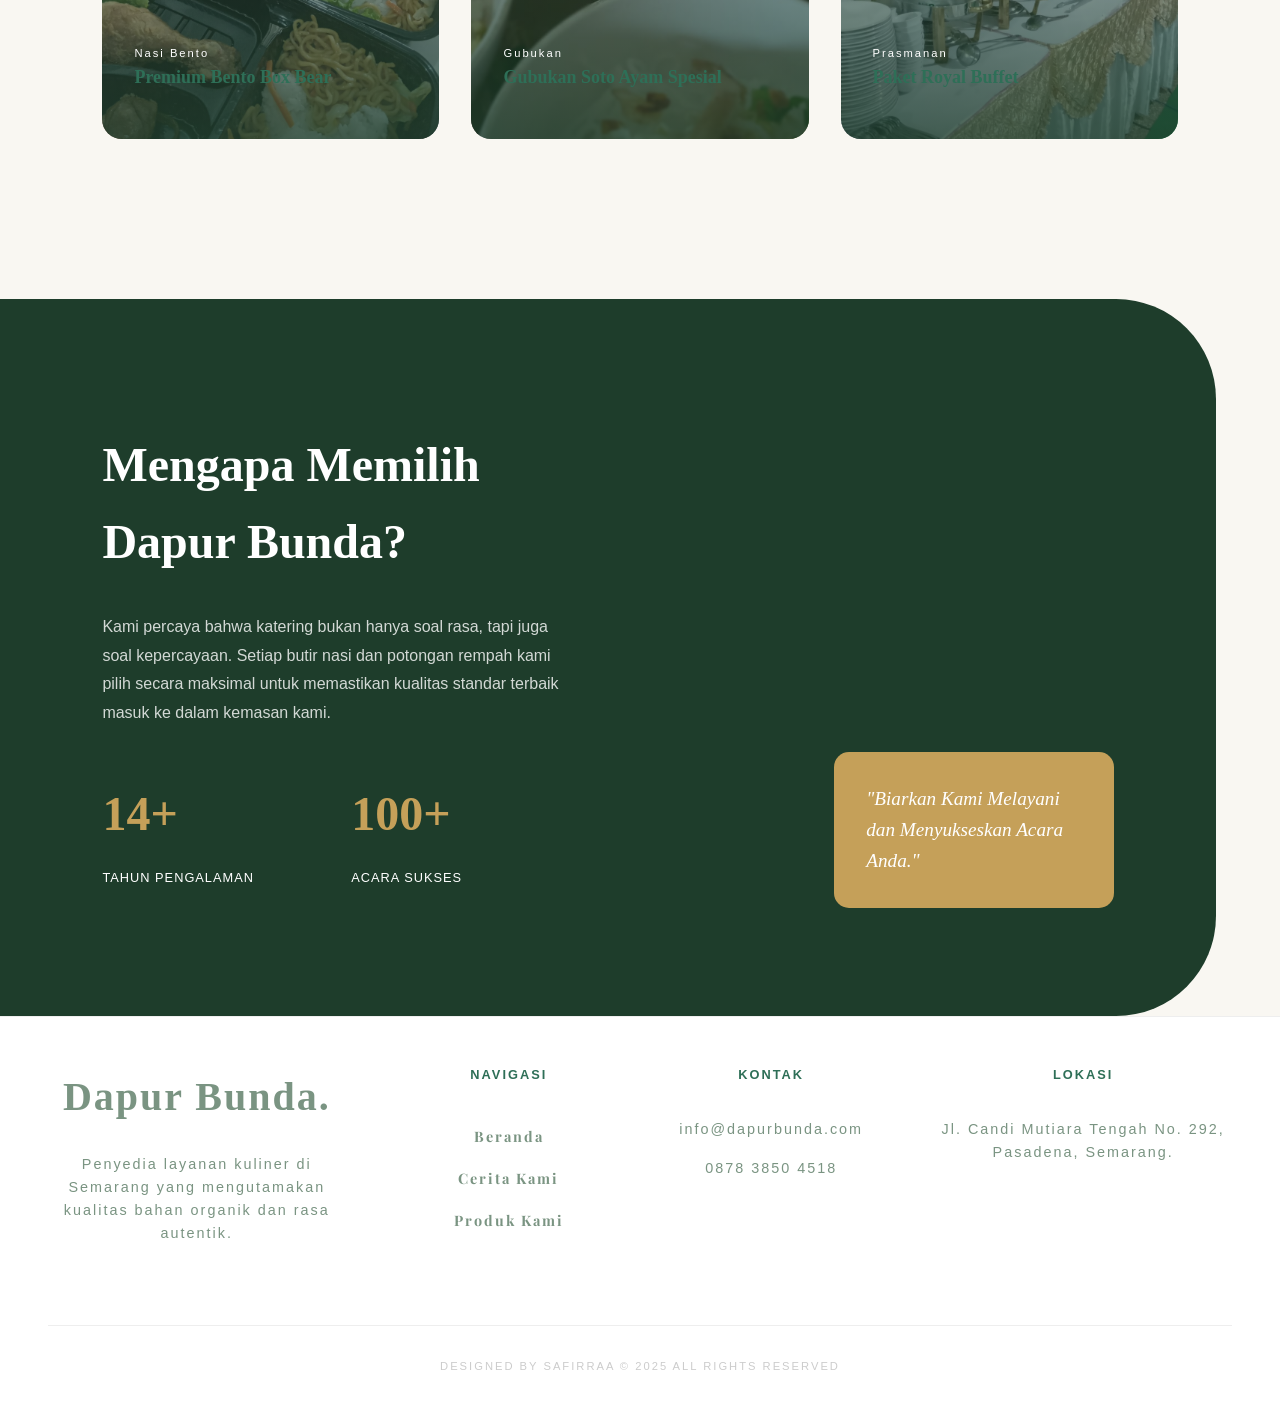
==== commit e85c5266: "Ubah nama file utama menjadi index.html untuk Vercel" ====
--- a/index.html
+++ b/index.html
@@ -19,166 +19,123 @@
 
 <body>
 
-    <nav class="header">
-        <div class="container">
-            <p class="logo">
-                <img height="80" src="images/Logo.png" alt="Foto Logo">
-            </p>
-            <ul class="navigation">
-                <li>
-                    <a href="index.html">Beranda</a>
-                </li>
-                <li>
-                    <a href="Tentang Kami.html">Tentang Kami</a>
-                </li>
-                <li>
-                    <a href="About Us.html">Menu Catering</a>
-                </li>
-                <li>
-                    <a href="Hubungi Kami.html" class="highlight" style="color: aliceblue;">Hubungi Kami</a>
-                </li>
-            </ul>
+    <div class="custom-dot" id="dot"></div>
+
+    <nav id="navbar">
+        <a href="#" class="logo">Dapur Bunda.</a>
+        <div class="nav-links">
+            <a href="Beranda.html"class="active">Beranda</a>
+            <a href="Ceritakami.html">Cerita Kami</a>
+            <a href="Produkkami.html">Produk Kami</a>
+            <a href="Reservasi.html" class="nav-cta">Reservasi</a>
         </div>
     </nav>
-    
-    <section class="gambar">
-    <img height="500" width="1240" src="images/WhatsApp Image 2024-12-16 at 15.52.53_b23d530d.jpg" alt="hihi">
-    <button class="whatsapp-btn" onclick="window.location.href='https://wa.me/6287838504518';">
-        WhatsApp
-    </button>
-    <p class="caption">Dapur Bunda Catering adalah sebuah usaha katering yang berlokasi di Kota Semarang dan telah melayani pelanggan sejak tahun 2010. Selama lebih dari satu dekade, kami telah berkomitmen untuk menyediakan beragam pilihan makanan yang dapat dipesan dengan mudah oleh semua kalangan. Kami selalu mengutamakan kualitas dan kebersihan dalam setiap hidangan yang kami sajikan, sehingga pelanggan dapat menikmati makanan yang tidak hanya lezat tetapi juga sehat dan higienis. Dengan harga yang kompetitif dan rasa yang memikat, kami percaya bahwa kepuasan pelanggan adalah prioritas utama kami, menjadikan Dapur Bunda Catering pilihan terbaik untuk kebutuhan katering Anda.</p>
-    <img class="bintang" height="50" src="images/dapur_Bunda_Catering__10_-removebg-preview.png" alt="star">
+
+    <section class="hero" id="home">
+        <div class="hero-text">
+            <h1>Seni Penyajian Hidangan Autentik.</h1>
+            <p>Sejak 2010, kami membuat hidangan lezat untuk menciptakan harmoni rasa di setiap acara berharga Anda di Kota Semarang.</p>
+            <div style="display: flex; gap: 20px;">
+                <a href="Produkkami.html" class="cta-btn" style="background: var(--emerald); color: white; padding: 1.2rem 2.5rem; text-decoration: none; border-radius: 5px; font-size: 0.8rem; font-weight: 600; letter-spacing: 2px;">JELAJAHI PRODUK</a>
+            </div>
+        </div>
+        <div class="hero-image">
+            <div class="blob"></div>
+            <img src="images/Soto 1.jpeg" alt="Sajian Utama Dapur Bunda">
+        </div>
     </section>
 
+    <section class="categories" id="menu">
+        <div class="section-header">
+            <div>
+                <span style="color: var(--gold); letter-spacing: 3px; font-weight: 600; font-size: 0.7rem;">PILIHAN TERBAIK</span>
+                <h2>Koleksi Menu Kami</h2>
+            </div>
+            <p style="max-width: 300px; font-size: 0.9rem; color: var(--sage);">Dari prasmanan mewah hingga hantaran personal yang dikemas cantik.</p>
+        </div>
 
-    <section>
-        <div class="menu">
-            <h1>MENU CATERING KAMI</h1>
-            <div class="slider-container">
-                <button class="prev" onclick="slideLeft()">&#10094;</button>
-                <div class="slider">
-                    <a href="menu1.html">
-                        <img src="images/Logo.png" alt="Menu 1" class="slide">
-                    </a>
-                    <a href="menu2.html">
-                        <img src="images/Logo.png" alt="Menu 2" class="slide">
-                    </a>
-                    <a href="menu3.html">
-                        <img src="images/Logo.png" alt="Menu 3" class="slide">
-                    </a>
-                    <a href="menu4.html">
-                        <img src="images/Logo.png" alt="Menu 4" class="slide">
-                    </a>
-                    <a href="menu5.html">
-                        <img src="images/Logo.png" alt="Menu 5" class="slide">
-                    </a>
+        <div class="cat-grid">
+            <div class="cat-card">
+                <img src="images/Nasi Box1.jpeg" alt="Royal Wedding Buffet">
+                <div class="cat-overlay">
+                    <span style="font-size: 0.7rem; letter-spacing: 2px;">Nasi Bento</span>
+                    <h3>Premium Bento Box Bear</h3>
                 </div>
-                <button class="next" onclick="slideRight()">&#10095;</button>
+            </div>
+            <div class="cat-card">
+                <img src="images/Soto 1.jpeg" alt="Authentic Tumpeng">
+                <div class="cat-overlay">
+                    <span style="font-size: 0.7rem; letter-spacing: 2px;">Gubukan</span>
+                    <h3>Gubukan Soto Ayam Spesial</h3>
+                </div>
+            </div>
+            <div class="cat-card">
+                <img src="images/Prasmanan 1.jpeg" alt="Executive Box">
+                <div class="cat-overlay">
+                    <span style="font-size: 0.7rem; letter-spacing: 2px;">Prasmanan</span>
+                    <h3>Paket Royal Buffet</h3>
+                </div>
             </div>
         </div>
+    </section>
 
-        <script>
-            let currentIndex = 0;
-            function updateFocus() {
-                const slides = document.querySelectorAll('.slide');
-                const slider = document.querySelector('.slider');
-
-                // Set focus to the current slide
-                slides.forEach((slide, index) => {
-                    if (index === currentIndex) {
-                        slide.classList.add('focused');
-                    } else {
-                        slide.classList.remove('focused');
-                    }
-                });
-
-                // Center the focused image in the slider
-                const offset = -currentIndex * (slides[0].offsetWidth + 60); // Image width + gap
-                slider.style.transform = `translateX(${offset + (slider.offsetWidth / 2 - 150)}px)`;
-            }
-
-            function slideLeft() {
-                const slides = document.querySelectorAll('.slide');
-                currentIndex = (currentIndex === 0) ? slides.length - 1 : currentIndex - 1;
-                updateFocus();
-            }
-
-            function slideRight() {
-                const slides = document.querySelectorAll('.slide');
-                currentIndex = (currentIndex === slides.length - 1) ? 0 : currentIndex + 1;
-                updateFocus();
-            }
-
-            // Initialize focus on the first image
-            document.addEventListener('DOMContentLoaded', updateFocus);
-        </script>
-    <section>
-
-    <section>
-            <div class="sifat">
-                <div class="sifat-item">
-                    <h2>LEZAT</h2>
-                    <p>Rasa adalah prioritas utama kami. Resep kami dirancang oleh tim ahli yang menggabungkan bahan-bahan berkualitas tinggi dengan teknik memasak terbaik. Setiap sajian kami dibuat untuk memberikan pengalaman kuliner yang memuaskan, kaya rasa, dan menggugah selera.</p>
+    <section class="unique-selling">
+        <div class="text-content">
+            <h2 style="font-size: 3rem; margin-bottom: 2rem;">Mengapa Memilih Dapur Bunda?</h2>
+            <p style="opacity: 0.8; margin-bottom: 3rem; line-height: 1.8;">Kami percaya bahwa katering bukan hanya soal rasa, tapi juga soal kepercayaan. Setiap butir nasi dan potongan rempah kami pilih secara maksimal untuk memastikan kualitas standar terbaik masuk ke dalam kemasan kami.</p>
+            <div class="stat-grid">
+                <div class="stat-item">
+                    <h3>14+</h3>
+                    <p style="font-size: 0.8rem; letter-spacing: 1px;">TAHUN PENGALAMAN</p>
                 </div>
-                <div class="sifat-item">
-                    <h2>TERJANGKAU</h2>
-                    <p>Kami percaya bahwa makanan berkualitas tidak harus mahal. Dengan efisiensi dalam pengelolaan bahan baku dan proses produksi, kami mampu menghadirkan makanan yang tetap terjangkau tanpa mengorbankan kualitas.</p>
-                </div>
-                <div class="sifat-item">
-                    <h2>HALAL</h2>
-                    <p>Bahan baku yang kami gunakan dipilih dengan cermat dari pemasok bersertifikasi halal. Proses produksi juga dilakukan sesuai prosedur kebersihan dan keamanan pangan, sehingga konsumen dapat menikmati makanan kami tanpa rasa khawatir.</p>
+                <div class="stat-item">
+                    <h3>100+</h3>
+                    <p style="font-size: 0.8rem; letter-spacing: 1px;">ACARA SUKSES</p>
                 </div>
             </div>
+        </div>
+        <div class="image-stack" style="position: relative;">
+            <div style="position: absolute; bottom: -20px; right: 0; background: var(--gold); padding: 2rem; border-radius: 15px; color: white; width: 60%;">
+                <p style="font-style: italic; font-family: 'Cormorant Garamond'; font-size: 1.2rem;">"Biarkan Kami Melayani dan Menyukseskan Acara Anda."</p>
+            </div>
+        </div>
     </section>
 
-    <div class="tagline">
-        <h3>~BIARKAN KAMI MELAYANI DAN MENYUKSESKAN ACARA ANDA~</h3>
-    </div>
+    <footer>
+        <div class="footer-main">
+            <div class="footer-col">
+                <div class="footer-logo">Dapur Bunda.</div>
+                <p style="font-size: 0.9rem; color: var(--sage);">Penyedia layanan kuliner di Semarang yang mengutamakan kualitas bahan organik dan rasa autentik.</p>
+            </div>
+            <div class="footer-col">
+                <h4 style="margin-bottom: 2rem; font-size: 0.8rem; letter-spacing: 2px;">NAVIGASI</h4>
+                <ul style="list-style: none; font-size: 0.9rem; line-height: 2.5;">
+                    <li><a href="Beranda.html" style="text-decoration: none; color: var(--sage);">Beranda</a></li>
+                    <li><a href="Ceritakami.html" style="text-decoration: none; color: var(--sage);">Cerita Kami</a></li>
+                    <li><a href="Produkkami.html" style="text-decoration: none; color: var(--sage);">Produk Kami</a></li>
+                    <li><a href="Reservasi.html" style="text-decoration: none; color: var(--sage);"></a></li>
+                </ul>
+            </div>
+            <div class="footer-col">
+                <h4 style="margin-bottom: 2rem; font-size: 0.8rem; letter-spacing: 2px;">KONTAK</h4>
+                <p style="font-size: 0.9rem; color: var(--sage); margin-bottom: 1rem;">info@dapurbunda.com</p>
+                <p style="font-size: 0.9rem; color: var(--sage);">0878 3850 4518</p>
+            </div>
+            <div class="footer-col">
+                <h4 style="margin-bottom: 2rem; font-size: 0.8rem; letter-spacing: 2px;">LOKASI</h4>
+                <p style="font-size: 0.9rem; color: var(--sage);">Jl. Candi Mutiara Tengah No. 292, Pasadena, Semarang.</p>
+            </div>
+        </div>
+        <div style="text-align: center; border-top: 1px solid #eee; padding-top: 2rem; color: #ccc; font-size: 0.7rem; letter-spacing: 2px;">
+            DESIGNED BY SAFIRRAA &copy; 2025 ALL RIGHTS RESERVED
+        </div>
+    </footer>
 
-    <div class="containerr">
-        <div class="section">
-            <h3>NAVIGATION</h3>
-            <ul>
-                <li><a href="index.html">Beranda</a></li>
-                <li><a href="Tentang Kami.html">Tentang Kami</a></li>
-                <li><a href="#">Menu Catering</a></li>
-                <li><a href="Hubungi Kami.html">Hubungi Kami</a></li>
-            </ul>
-        </div>
+    <a href="https://wa.me/6287838504518" class="wa-float">
+        <span class="wa-badge">PESAN</span>
+        <svg width="30" height="30" fill="currentColor" viewBox="0 0 24 24"><path d="M17.472 14.382c-.297-.149-1.758-.867-2.03-.967-.273-.099-.471-.148-.67.15-.197.297-.767.966-.94 1.164-.173.199-.347.223-.644.075-.297-.15-1.255-.463-2.39-1.475-.883-.788-1.48-1.761-1.653-2.059-.173-.297-.018-.458.13-.606.134-.133.298-.347.446-.52.149-.174.198-.298.298-.497.099-.198.05-.371-.025-.52-.075-.149-.669-1.612-.916-2.207-.242-.579-.487-.5-.669-.51-.173-.008-.371-.01-.57-.01-.198 0-.52.074-.792.372-.272.297-1.04 1.016-1.04 2.479 0 1.462 1.065 2.875 1.213 3.074.149.198 2.096 3.2 5.077 4.487.709.306 1.262.489 1.694.625.712.227 1.36.195 1.871.118.571-.085 1.758-.719 2.006-1.413.248-.694.248-1.289.173-1.413-.074-.124-.272-.198-.57-.347m-5.421 7.403h-.004a9.87 9.87 0 01-5.031-1.378l-.361-.214-3.741.982.998-3.648-.235-.374a9.86 9.86 0 01-1.51-5.26c.001-5.45 4.436-9.884 9.888-9.884 2.64 0 5.122 1.03 6.988 2.898a9.825 9.825 0 012.893 6.994c-.003 5.45-4.437 9.884-9.885 9.884m8.413-18.297A11.815 11.815 0 0012.05 0C5.495 0 .16 5.335.157 11.892c0 2.096.547 4.142 1.588 5.945L.057 24l6.305-1.654a11.882 11.882 0 005.683 1.448h.005c6.554 0 11.89-5.335 11.893-11.893a11.821 11.821 0 00-3.48-8.413z"/></svg>
+    </a>
 
-        <div class="section">
-            <h3>MENU</h3>
-            <ul>
-                <li><a href="#">Paket Prasmanan</a></li>
-                <li><a href="#">Paket Gubukan</a></li>
-                <li><a href="#">Nasi Kotak</a></li>
-                <li><a href="#">Nasi Tumpeng</a></li>
-                <li><a href="#">Paket Pernikahan</a></li>
-            </ul>
-        </div>
-
-        <div class="section alamat">
-            <h3>DAPUR BUNDA CATERING</h3>
-            <p>Jalan Candi Mutiara Tengah No. 292, Rt.04/Rw.06, Perumahan Pasadena, Kalipancur, Ngaliyan, Semarang, Jawa Tengah</p>
-            <p>No. Hp : 087838504518 <br>Instagram : @dapurbundacatering <br>Tiktok : @dapurbundasemarang</p>
-        </div>
-
-        <div class="map-containerr">
-            <iframe 
-                src="https://www.google.com/maps/embed?pb=!1m18!1m12!1m3!1d3011.257253373367!2d110.3714638!3d-7.008158999999995!2m3!1f0!2f0!3f0!3m2!1i1024!2i768!4f13.1!3m3!1m2!1s0x2e708afb4cdadc65%3A0x2237e89f52346a37!2sDapur%20Bunda%20Catering!5e1!3m2!1sid!2sid!4v1737361337989!5m2!1sid!2sid"
-                width = "200" 
-                height="210" 
-                style="border:0;" 
-                allowfullscreen="" 
-                loading="lazy" 
-                referrerpolicy="no-referrer-when-downgrade">
-            </iframe>
-        </div>
-    </div>
-
-    <footer>
-        <p>|| 2025 - Safirraa Website - Semarang</p>
-    </footer>
-    
+        
 </body>
-</html>+</html>
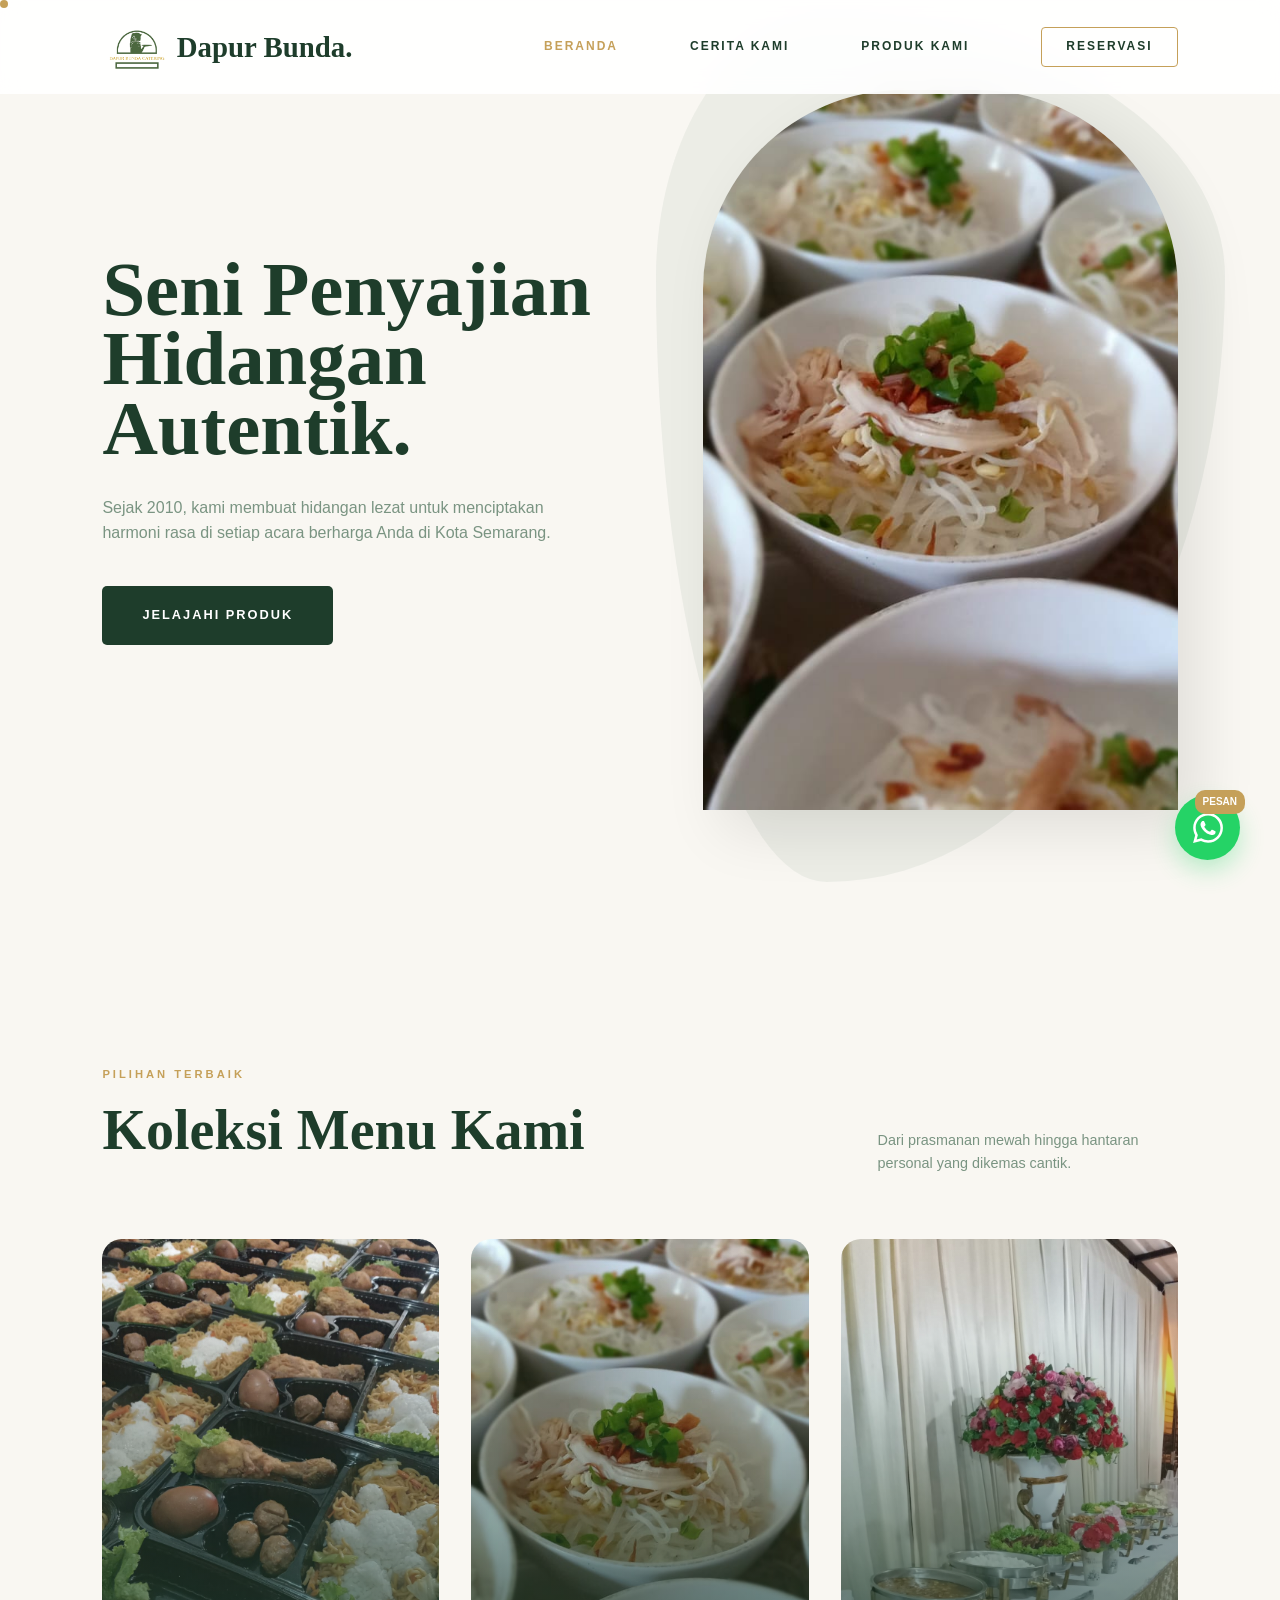
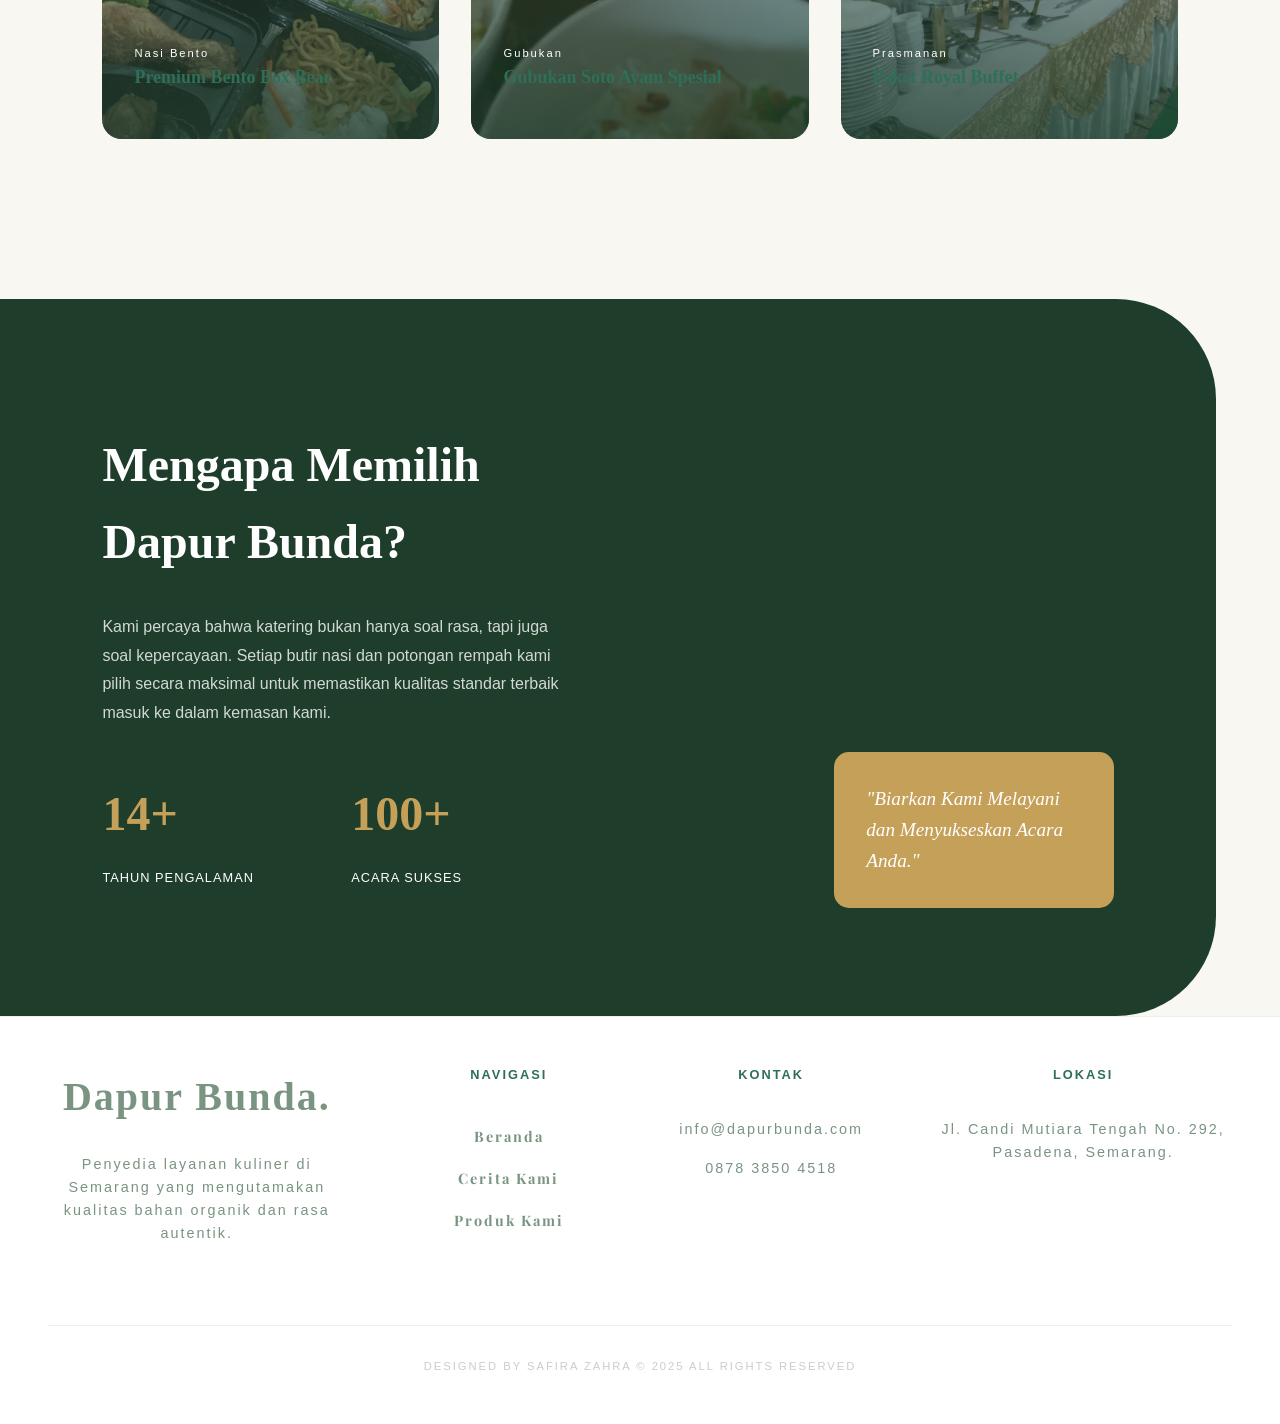
==== commit 3b7575a4: "Update logo and footer designer name in index.html" ====
--- a/index.html
+++ b/index.html
@@ -22,7 +22,9 @@
     <div class="custom-dot" id="dot"></div>
 
     <nav id="navbar">
-        <a href="#" class="logo">Dapur Bunda.</a>
+        <a href="#" class="logo">
+        <img src="images/Logo.png" alt="Logo Dapur Bunda" class="nav-logo-img">
+        Dapur Bunda.</a>
         <div class="nav-links">
             <a href="Beranda.html"class="active">Beranda</a>
             <a href="Ceritakami.html">Cerita Kami</a>
@@ -127,7 +129,7 @@
             </div>
         </div>
         <div style="text-align: center; border-top: 1px solid #eee; padding-top: 2rem; color: #ccc; font-size: 0.7rem; letter-spacing: 2px;">
-            DESIGNED BY SAFIRRAA &copy; 2025 ALL RIGHTS RESERVED
+            DESIGNED BY SAFIRA ZAHRA &copy; 2025 ALL RIGHTS RESERVED
         </div>
     </footer>
 
--- a/Style/main.css
+++ b/Style/main.css
@@ -515,6 +515,15 @@
             font-weight: 700;
             color: var(--emerald);
             text-decoration: none;
+            display: flex; /* Membuat teks dan gambar sejajar secara horizontal */
+            align-items: center; /* Membuat teks dan gambar sejajar secara vertikal (tengah) */
+            gap: 12px; /* Memberi jarak antara gambar logo dan teks */
+        }
+
+        .nav-logo-img {
+    height: 45px; /* Sesuaikan tinggi logo agar pas dengan navbar */
+    width: auto;  /* Biarkan lebar menyesuaikan secara proporsional */
+    object-fit: contain;
         }
 
         .nav-links {
@@ -1704,4 +1713,4 @@
             .contact-wrapper { grid-template-columns: 1fr; margin-top: 20px; }
             .contact-header h1 { font-size: 2.5rem; }
             .nav-links { display: none; }
-        }+        }
